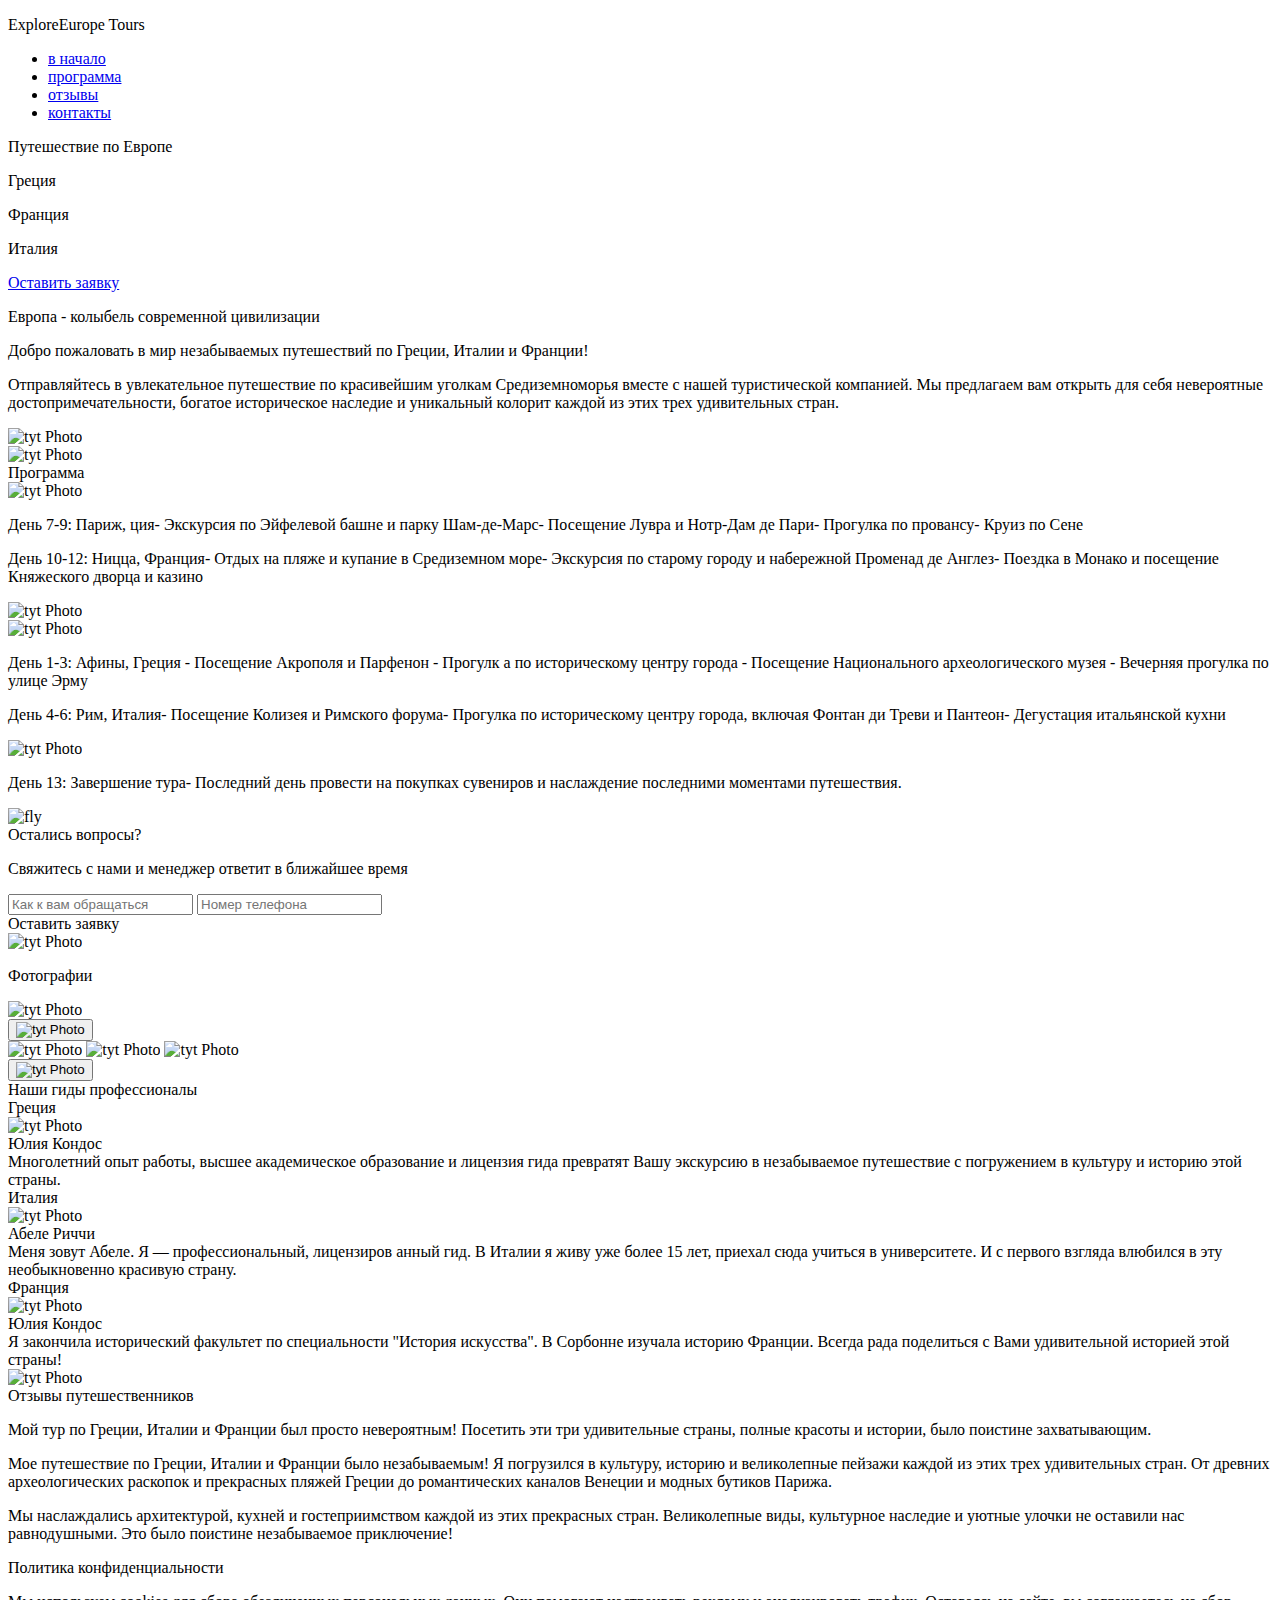
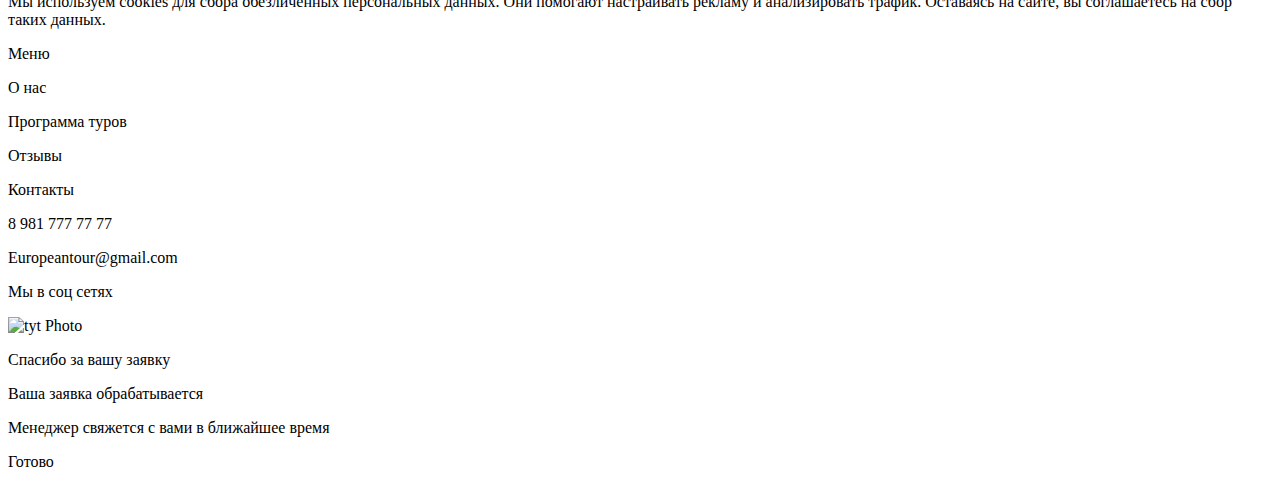
==== travel/index.html @ 16d194f3 "Add files via upload" ====
<!DOCTYPE html>
<html lang="en">
<head>
    <meta charset="UTF-8">
    <meta name="viewport" content="width=device-width, initial-scale=1.0">
    <title>Document</title>
    <link rel="stylesheet" href="/css/style.css">
    <link rel="preconnect" href="https://fonts.googleapis.com">
    <link rel="preconnect" href="https://fonts.gstatic.com" crossorigin>
    <link href="https://fonts.googleapis.com/css2?family=Inter:wght@100..900&display=swap" rel="stylesheet">
</head>
<body>
    <div class="main">
        <div class="shapka">
            <p class="name">ExploreEurope Tours</p>
            <div class="menu_but" onclick="open_menu()">
                <div></div>
                <div></div>
                <div></div>
            </div>
            <ul class="menu">
                <li><a href="#header" onclick="open_menu()">в начало</a></li>
                <li><a href="#block3" onclick="open_menu()">программа</a></li>
                <li><a href="#block7" onclick="open_menu()">отзывы</a></li>
                <li><a href="#block8" onclick="open_menu()">контакты</a></li>
            </ul>
        </div>
        <div class="header" id="header">
            <div class="text">
                <p class="text0">Путешествие по Европе</p>
                <div class="text48black">
                    <p>Греция</p>
                    <p>Франция</p>
                    <p>Италия</p>
                </div>
            </div>
            <div class="charge">
                <div class="button">
                    <a class="button1" href="#button21">Оставить заявку</a>
                </div>
            </div>
        </div>
        <div class="block1">
            <p class="text1">Европа - колыбель современной цивилизации</p>
            <p class="text2">Добро пожаловать в мир незабываемых путешествий по 
                Греции, Италии и Франции!
            </p>
            <p class="text3">Отправляйтесь в увлекательное путешествие по красивейшим 
                уголкам Средиземноморья вместе с нашей туристической компанией. Мы 
                предлагаем вам открыть для себя невероятные достопримечательности, 
                богатое историческое наследие и уникальный колорит каждой из этих трех 
                удивительных стран.
            </p>
        </div>
        <img class="block2" src="/image/Group21plitka.png" alt="tyt Photo">
        <div class="block3" id="block3">
            <img class="fly" src="/image/Group63fly.png" alt="tyt Photo">
            <div class="program">Программа</div>
            <div class="program2">
                <div class="bloc1left">
                    <img class="imgromb1" src="/image/Group35rombic.png" alt="tyt Photo">
                    <p> День 7-9: Париж, ция- Экскурсия по Эйфелевой башне и парку Шам-де-Марс- Посещение Лувра и Нотр-Дам де Пари- Прогулка по провансу- Круиз по Сене</p>
                    <p>День 10-12: Ницца, Франция- Отдых на пляже и купание в Средиземном море- Экскурсия по старому городу и набережной Променад де Англез- Поездка в Монако и посещение Княжеского дворца и казино</p>
                    <img class="imgromb3" src="/image/Group42rombic3.png" alt="tyt Photo">
                </div>
                <div class="bloc1center">
                    <img src="/image/Group62stolb.png" alt="tyt Photo">
                </div>
                <div class="bloc1rite">
                    <p>День 1-3: Афины, Греция
                        - Посещение Акрополя и Парфенон - Прогулк а по историческому центру города - Посещение Национального археологического музея - Вечерняя прогулка по улице Эрму</p>
                    <p>День 4-6: Рим, Италия- Посещение Колизея и Римского форума- Прогулка по историческому центру города, включая Фонтан ди Треви и Пантеон- Дегустация итальянской кухни</p>
                    <img src="/image/Group36rombic2.png" alt="tyt Photo">
                    <p>День 13: Завершение тура- Последний день провести на покупках сувениров и наслаждение последними моментами путешествия.</p>
                </div>
            </div>
        </div>
        <div class="block4">
            <img class="fly2" src="/image/Group63fly2.png" alt="fly">
            <div>
                <div class="vopr" id="button21">
                    Остались вопросы?
                    <p class="manager">Свяжитесь с нами и менеджер ответит в ближайшее время </p>
                </div>
                <div class="button21" >
                    <input type="text" placeholder="Как к вам обращаться">
                    <input type="text" placeholder="Номер телефона">
                    <div onclick="open_window()">Оставить заявку</div>
                </div>
            </div>
        </div>
        <div class="block5">
            <img class="fly3" src="/image/Group64fly3.png" alt="tyt Photo">
            <div class="photo">
                <p>Фотографии</p>
                <img src="/image/Group45photo.png" alt="tyt Photo">
            </div>
        </div>
        <div class="slider-container">
            <button class="prev-button" aria-label="Посмотреть предыдущий слайд"><img src="/image/Group57left.png" alt="tyt Photo"></button>
            <div class="slider">
                <img src="/image/sliderEFEL.png"  alt="tyt Photo">
                <img src="/image/sliderPROV.png"  alt="tyt Photo">
                <img src="/image/sliderKOLE.png"  alt="tyt Photo">
            </div>
            <button class="next-button" aria-label="Посмотреть следующий слайд"><img src="/image/Group67rite.png" alt="tyt Photo"></button>
        </div>
        <div class="block6">
            <div class="block61">
                <div class="block611">Наши гиды профессионалы</div>
                <div class="block612">
                    <div class="block6121">
                        <div class="country">Греция</div>
                        <div class="blck6122">
                            <div class="block61222">
                                <div class="image"><img src="/image/Maskgroupgreci.png" alt="tyt Photo"></div>
                                <div class="firstname">Юлия Кондос</div>
                            </div>
                            <div class="opisanie">Многолетний опыт работы, высшее академическое образование и 
                                лицензия гида превратят Вашу экскурсию в незабываемое путешествие с погружением 
                                в культуру и историю этой страны.</div>
                            </div>
                        </div>
                    <div class="block6121">
                        <div class="country">Италия</div>
                        <div class="blck6122">
                            <div class="block61222">
                                <div class="image"><img src="/image/Maskgroupital.png"  alt="tyt Photo"></div>
                                <div class="firstname">Абеле Риччи</div>
                            </div>
                            <div class="opisanie">Меня зовут Абеле. Я — профессиональный, лицензиров анный гид. 
                                В Италии я живу уже более 15 лет, приехал сюда учиться в университете. И с первого 
                                взгляда влюбился в эту необыкновенно красивую страну.</div>
                            </div>
                        </div>
                    <div class="block6121">
                        <div class="country">Франция</div>
                        <div class="blck6122">
                            <div class="block61222">
                                <div class="image"><img src="/image/Maskgroupfrans.png" alt="tyt Photo"></div>
                                <div class="firstname">Юлия Кондос</div>
                            </div>
                            <div class="opisanie">Я закончила исторический факультет по специальности "История 
                                искусства". В Сорбонне изучала историю Франции. Всегда рада поделиться с Вами 
                                удивительной историей этой страны!
                            </div>
                            
                        </div>
                    </div>
                </div>
            </div>
        </div>
        <div class="block7" id="block7">
            <img class="fly4" src="/image/Group47fly4.png" alt="tyt Photo">
            <div class="otziv">
                <div class="otziv_name">Отзывы путешественников</div>
                <div class="otziv_text">
                    <div class="otziv_foto"></div>
                    <p>Мой тур по Греции, Италии и Франции был просто невероятным! Посетить эти три 
                        удивительные страны, полные красоты и истории, было поистине захватывающим.</p>
                </div>
                <div class="otziv_text">
                    <div class="otziv_foto"></div>
                    <p>Мое путешествие по Греции, Италии и Франции было незабываемым! Я погрузился в 
                        культуру, историю и великолепные пейзажи каждой из этих трех удивительных стран. 
                        От древних археологических раскопок и прекрасных пляжей Греции до романтических каналов 
                        Венеции и модных бутиков Парижа.
                    </p>
                </div>
                <div class="otziv_text">
                    <div class="otziv_foto"></div>
                    <p> Мы наслаждались архитектурой, кухней и гостеприимством каждой из этих прекрасных стран. 
                        Великолепные виды, культурное наследие и уютные улочки не оставили нас равнодушными. Это 
                        было поистине незабываемое приключение!
                    </p>
                </div>
            </div>
        </div>
        <div class="block8" id="block8">
            <div class="futer">
                <div class="futer1">
                    <p class="futer1text1">Политика конфиденциальности</p>
                    <p class="futer1text2">Мы используем cookies для сбора обезличенных персональных данных. Они помогают 
                        настраивать рекламу и анализировать трафик. Оставаясь на сайте, вы соглашаетесь на 
                        сбор таких данных.</p>
                </div>
                <div class="futer2">
                    <p class="futer1text1">Меню</p>
                    <p>О нас</p>
                    <p>Программа туров</p>
                    <p>Отзывы</p>
                </div>
                <div class="futer3">
                    <p class="futer1text1">Контакты</p>
                    <p>8 981 777 77 77</p>
                    <p>Europeantour@gmail.com  </p>
                    <p>Мы в соц сетях</p>
                    <div><img class="foto_futer" src="/image/Group66facebook.png"  alt="tyt Photo"></div>
                </div>
            </div>
        </div>
        <div class="block9">
            <p>Спасибо за вашу заявку</p>
            <p>Ваша заявка обрабатывается</p>
            <p>Менеджер свяжется с вами в ближайшее время</p>
            <div class="button3"><p onclick="open_window()">Готово</p></div>
        </div>
    </div>
    <script>
        function open_menu(){
            document.querySelector(".menu").classList.toggle("menu_open")
        }
    </script>
    <script>
        function open_window(){
            document.querySelector(".block9").classList.toggle("okno")
        }
    </script>
    <script src="/java/script.js"></script>
    </body>
</html>
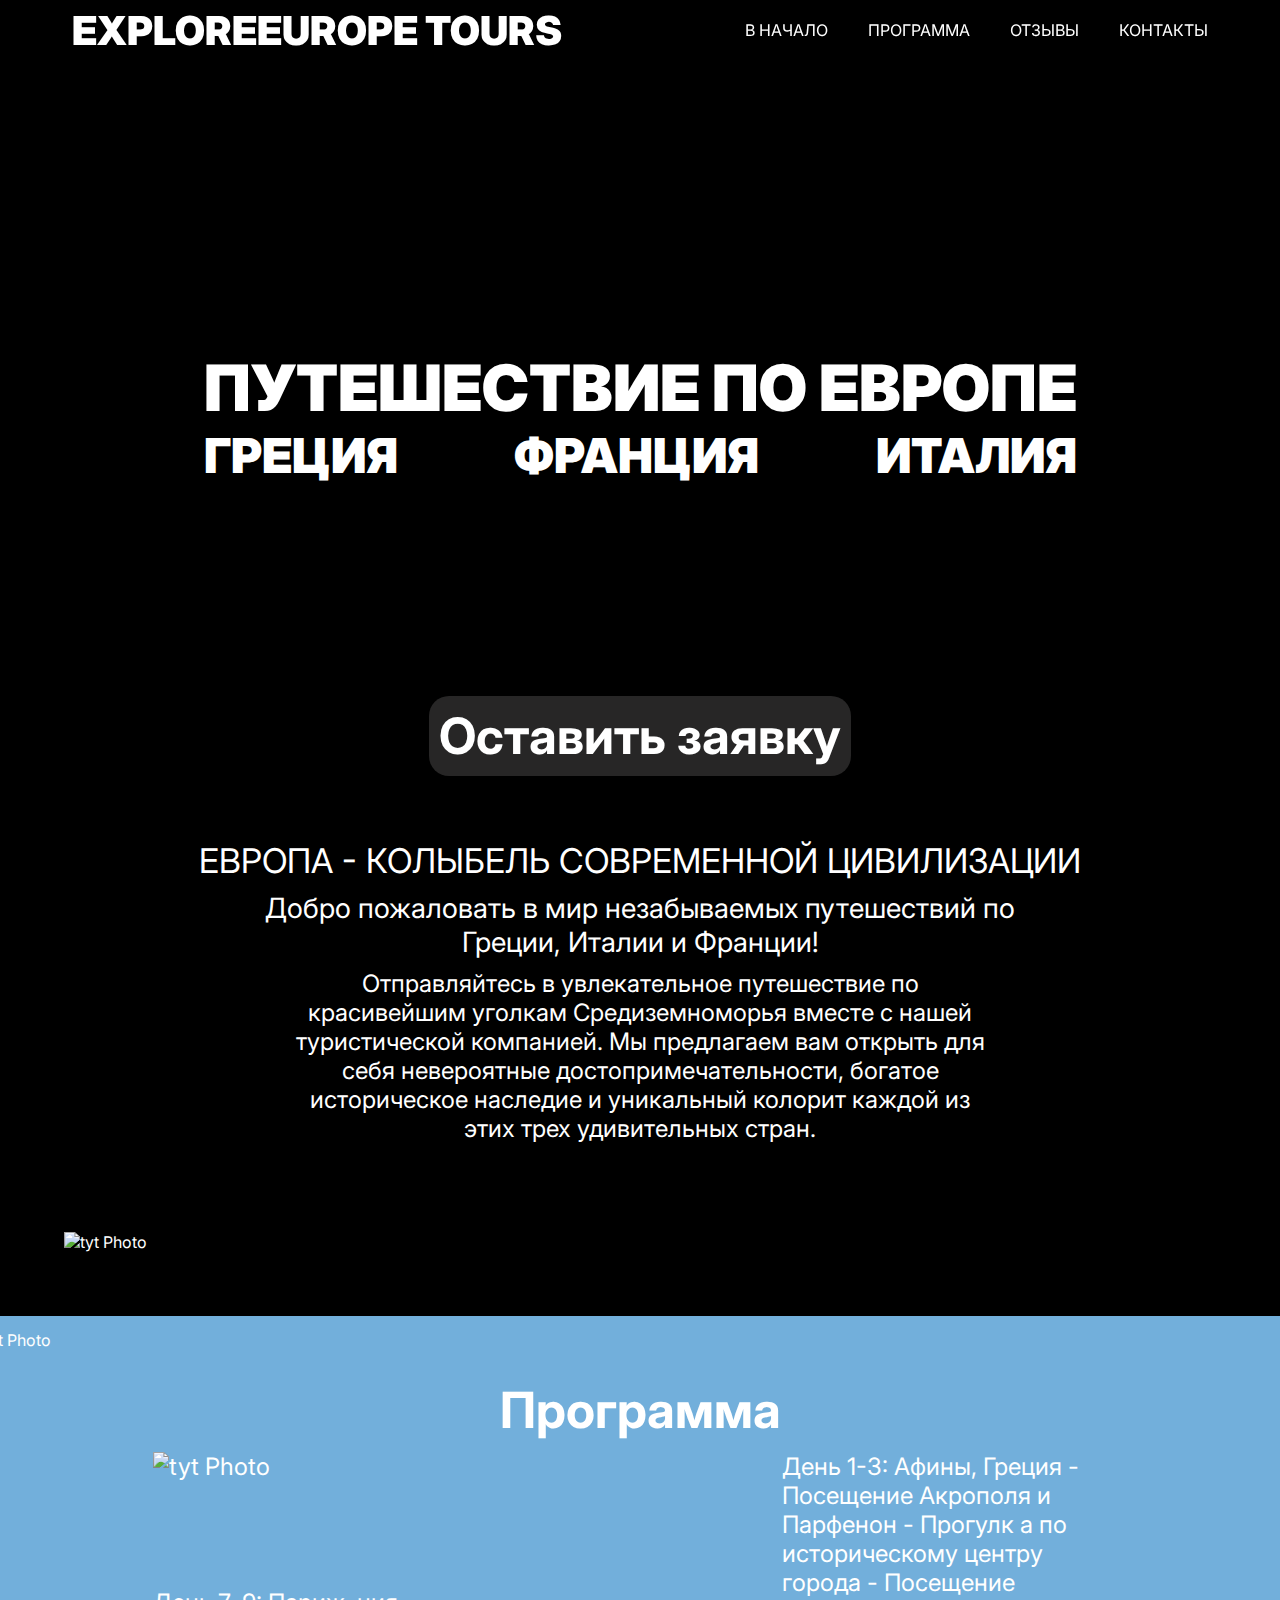
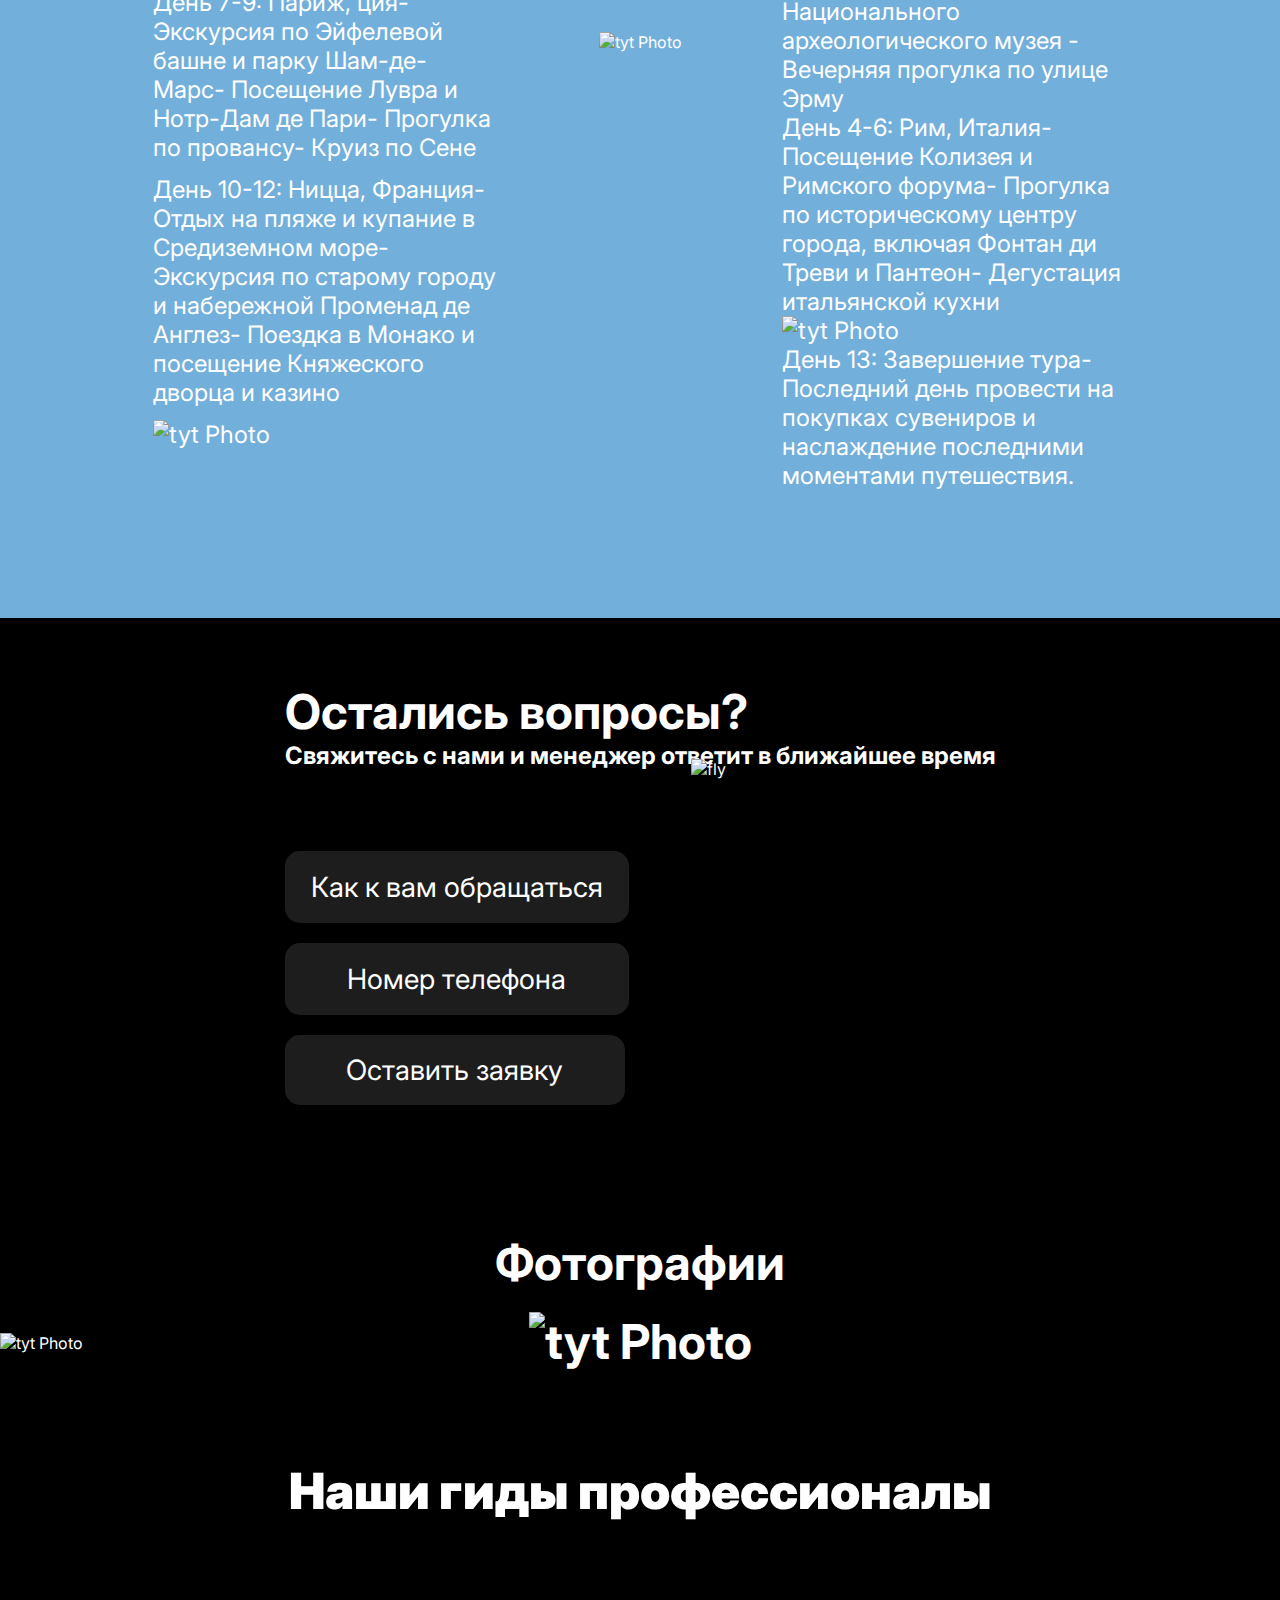
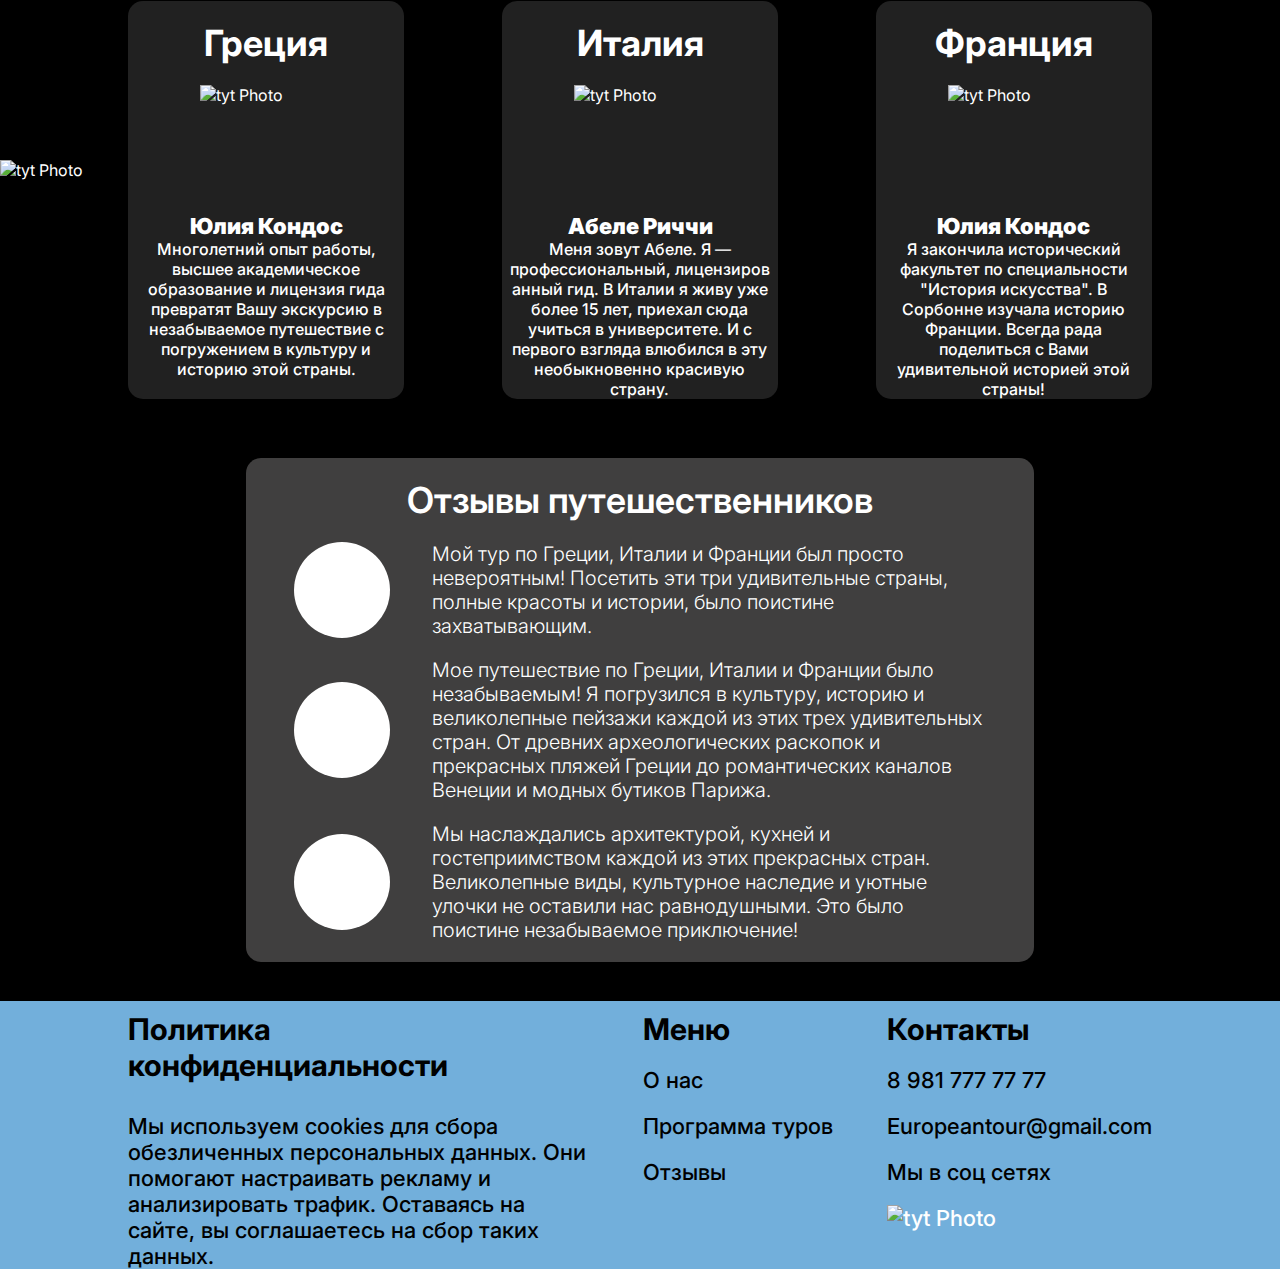
==== commit eacd699b: "last" ====
--- a/travel/index.html
+++ b/travel/index.html
@@ -4,7 +4,7 @@
     <meta charset="UTF-8">
     <meta name="viewport" content="width=device-width, initial-scale=1.0">
     <title>Document</title>
-    <link rel="stylesheet" href="/css/style.css">
+    <link rel="stylesheet" href="./css/style.css">
     <link rel="preconnect" href="https://fonts.googleapis.com">
     <link rel="preconnect" href="https://fonts.gstatic.com" crossorigin>
     <link href="https://fonts.googleapis.com/css2?family=Inter:wght@100..900&display=swap" rel="stylesheet">
--- a/travel/css/style.css
+++ b/travel/css/style.css
@@ -0,0 +1,795 @@
+*{
+    margin: 0;
+    color: rgb(255, 255, 255);
+    font-family: 'Inter';
+}
+.main{
+    width: 100%;
+    display: flex;
+    justify-content: center;
+    flex-direction: column;
+    background-color: black;
+    align-items: center;
+}
+.header{
+    width: 100%;
+    background-image: url(/image/image\ 3fon1.png);
+    background-size: cover;
+    background-repeat: no-repeat;
+    background-position: center center;
+    display: flex;
+    flex-direction: column;
+    align-items: center;
+    justify-content: space-around;
+}
+.name{
+    display: flex;
+    font-size: 40px;
+    text-transform: uppercase;
+    align-items: center;
+    font-weight: 900;
+}
+
+.menu{
+    display: flex;
+    align-items: center;
+    text-transform: uppercase;
+    gap: 40px;
+    list-style-type: none;
+}
+.menu a{
+    text-decoration: none;
+    display: inline-block;
+    transition: transform 0.3s ease;
+}
+a:hover{
+    transform: scale(1.2);
+}
+.menu_but{
+    width: 30px;
+    height: 30px;
+    display: none;
+    flex-direction: column;
+    justify-content: space-between;
+    z-index: 10;
+    margin-top: 10px;
+}
+.menu_but div{
+    width: 100%;
+    background-color: aliceblue;
+    height: 7px;
+}
+.listdd{
+    margin: 0px 50px 0px 0px;
+    font-size: 16px;
+    list-style: none;
+}
+.shapka{
+    z-index: 10;
+    position: fixed;
+    top: 0;
+    width: 100%;
+    height: 60px;
+    background-color:rgba(0, 0, 0, 0.589);
+    display: flex;
+    justify-content: space-around;
+}
+.text{
+    display: flex;
+    flex-direction: column;
+    font-size: 64px;
+    text-transform: uppercase;
+    font-weight: 900;
+}
+.text0{
+    margin-top: 40%;
+    font-size: 64px;
+}
+.button{
+    padding: 10px;
+    display: flex;
+    align-items: center;
+    border-radius: 20px;
+    background-color:rgba(85, 82, 82, 0.463);
+    margin-top: 50%;
+}
+.button1{
+    display: flex;
+    align-items: center;
+    font-size: 50px;
+    font-weight: 700;
+    text-decoration: none;
+    transition: transform 0.3s ease;
+}
+.text48black{
+    font-size: 48px;
+    display: flex;
+    justify-content: space-between;
+}
+.block1{
+    margin-top: 5%;
+    margin-bottom: 3%;
+    width: 100%;
+    display: flex;
+    align-items: center;
+    flex-direction: column;
+    gap:10px;
+}
+.text1{
+    font-size: 34px;
+    text-transform: uppercase;
+    text-align: center;
+}
+.text2{
+    font-size: 28px;
+    text-align: center;
+    width: 60%;
+}
+.text3{
+    text-align: center;
+    width: 55%;
+    font-size: 24px;
+}
+.block2{
+    display: flex;
+    margin-top: 50px;
+    height: auto;
+    flex-direction: column;
+    align-items: center;
+    width: 90%;
+    margin-bottom: 5%;
+}
+.block3{
+    background-color: rgba(114, 175, 219, 1);
+    height: auto;
+    width: 100%;
+    display: flex;
+    justify-content: center;
+    align-items: center;
+    flex-direction: column;
+    padding-bottom: 10%;
+    padding-top: 5%;
+}
+.program2{
+    display: flex;
+    flex-direction: row;
+    justify-content: center;
+}
+.program{
+    font-size: 50px;
+    font-weight: 700;
+    padding-bottom: 1%;
+}
+.bloc1left{
+    width: 27%;
+    height: auto;
+    display: flex;
+    flex-direction: column;
+    font-size: 24px;
+    justify-content: space-between;
+    gap:2%
+}
+.bloc1rite{
+    width: 27%;
+    height: auto;
+    display: flex;
+    flex-direction: column;
+    font-size: 24px;
+    justify-content: space-between;
+}
+.bloc1center{
+    padding: 100px;
+    padding-top: 180px;
+}
+.imgromb1{
+    width: 100%;
+    height: 35%;
+}
+.bloc1rite img{
+    width: 100%;
+    height: 25%;
+}
+.imgromb3{
+    width: 100%;
+    height: 20%;
+}
+.fly{
+    position: absolute;
+    width: 100%;
+    height: 100%;
+    margin-left: -5%;
+    margin-top: 7%;
+}
+.block4{
+    background-image: url(/image/fon2.png);
+    background-position: center center;
+    width: 100%;
+    background-size: cover;
+    background-repeat: no-repeat;
+    display: flex;
+    justify-content: center;
+    align-items: center;
+    margin-bottom: 5%;
+    padding-bottom: 5%;
+    padding-top: 5%;
+}
+.vopr{
+    font-size: 48px;
+    padding-bottom: 10px;
+    font-weight: 700;
+}
+.fly2{
+    position:absolute;
+    width: 30%;
+    height: 37%;
+    margin-left: 38%;
+    margin-top: 5%;
+}
+.manager{
+    font-size: 24px;
+    text-transform:initial ;
+}
+.button21{
+    display: flex;
+    flex-direction: column;
+    gap: 20px;
+    justify-content: space-between;
+    margin-top: 10%;
+}
+.button21 div{
+    background-color: rgba(47, 47, 47, 0.623);
+    display: flex;
+    width: 340px;
+    height: 70px;
+    border-radius: 15px;
+    font-size: 28px;
+    justify-content: center;
+    align-items: center;
+    border: none;
+}
+.button21 input{
+    background-color: rgba(47, 47, 47, 0.623);
+    display: flex;
+    width: 340px;
+    height: 70px;
+    border-radius: 15px;
+    font-size: 28px;
+    justify-content: center;
+    align-items: center;
+    border: none;
+}
+.block5{
+    height: auto;
+    padding-bottom: 50px;
+    width: 100%;
+}
+.photo{
+    display: flex;
+    justify-content: center;
+    align-items: center;
+    flex-direction: column;
+    font-size: 48px;
+    font-weight: 700;
+}
+.photo p{
+    margin-bottom: 20px;
+}
+.fly3{
+    position: absolute;
+    width: 100%;
+    height: 100%;
+    margin-top: 100px;
+}
+.country{
+    font-size: 36px;
+    font-weight: 700;
+}
+.firstname{
+    font-size: 22px;
+    font-weight: 900;
+}
+.opisanie{
+    font-size: 16px;
+    font-weight: 500;
+    width: 95%;
+    text-align: center;
+}
+.block61{
+    padding-top: 20px;
+    display: flex;
+    width: 80%;
+    flex-direction: column;
+    justify-content: center;
+    align-items: center;
+    gap: 60px;
+}
+.block612{
+    display: flex;
+    flex-direction: row;
+    justify-content: space-between;
+}
+.block6121{
+    width: 27%;
+    border-radius: 15px;
+    background-color: rgba(65, 65, 65, 0.5);
+    display: flex;
+    gap: 20px;
+    flex-direction: column;
+    align-items: center;
+    padding-top: 20px;
+    margin-bottom: 2%;
+}
+.blck6122{
+    display: flex;
+    flex-direction: column;
+    align-items: center;
+    justify-content: space-around;
+}
+.block61222{
+    align-items: center;
+    display: flex;
+    flex-direction: column;
+}
+.image{
+    width: 132px;
+    height: 128px;
+    border-radius: 100%;
+}
+.block611{
+    font-size: 50px;
+    font-weight: 900;
+    padding-bottom: 20px;
+    padding-top: 20px;
+    display: flex;
+    justify-content: center;
+}
+.block6{
+    background-image: url(/image/италия2\ 1fon4.png);
+    width: 100%;
+    background-position: center center;
+    display: flex;
+    justify-content: center;
+    background-size: cover;
+    background-repeat: no-repeat;
+}
+.block7{
+    margin-top: 3%;
+    display: flex;
+    justify-content: center;
+    align-items: center;
+    margin-bottom: 3%;
+}
+.otziv{
+    display: flex;
+    justify-content: space-around;
+    flex-direction: column;
+    align-items: center;
+    width: 60%;
+    background-color: rgba(128, 125, 125, 0.5);
+    border-radius: 15px;
+    padding: 10px;
+    gap: 20px;
+    padding-bottom: 20px;
+}
+.otziv_text{
+    height: 30%;
+    width: 90%;
+    display: flex;
+    flex-direction: row;
+    gap:6%;
+    align-items: center;
+}
+.otziv_foto{
+    display: flex;
+    align-items: center;
+    background-color: rgb(255, 255, 255);
+    border-radius: 100%;
+    width: 6em;
+    height: 6em;
+}
+.otziv_text p{
+    height: 30%;
+    width: 80%;
+    font-weight: 300;
+    font-size: 20px;
+}
+.otziv_name{
+    margin-top: 10px;
+    font-size: 36px;
+    font-weight: 600;
+}
+.fly4{
+    position: absolute;
+    width: 100%;
+    height: 100%;
+    margin-top: -200px;
+}
+.block8{
+    padding-top: 10px;
+    background-color: rgba(114, 175, 219, 1);
+    display: flex;
+    justify-content: center;
+    align-items: center;
+    width: 100%;
+}
+.futer{
+    width: 80%;
+    display: flex;
+    flex-direction: row;
+    justify-content: space-between;
+    flex-wrap: wrap;
+}
+.futer1{
+    display: flex;
+    width: 45%;
+    gap: 30px;
+    flex-direction: column;
+}
+.futer1text1{
+    font-size: 30px;
+    font-weight: 700;
+    color: black;
+}
+.futer1text2{
+    font-size: 22px;
+    font-weight: 500;
+    color: black;
+}
+.futer2,.futer3{
+    display: flex;
+    flex-direction: column;
+    font-size: 22px;
+    font-weight: 500;
+    color: black;
+}
+.futer3{
+    gap: 20px;
+}
+.futer3 p, .futer2 p{
+    color: black;
+}
+.futer2{
+    gap: 20px;
+}
+.slider-container {
+    display: none;
+    justify-content: center;
+    position: relative;
+    width: 80%;
+    height: 90%;
+    margin: 0 auto;
+    overflow: hidden;
+}
+.slider {
+    display: flex;
+    transition: transform 0.5s ease-in-out;
+    width: 90%;
+    height: 90%;
+}
+  
+.slider img {
+    width: 100%;
+    height: 100%;
+    object-fit: cover;
+    background-position: center center;
+}
+  
+.prev-button,
+.next-button {
+    background-color: transparent;
+    border: none;
+}
+
+.prev-button {
+    left: 10px;
+}
+  
+.next-button {
+    right: 10px;
+  }
+.button21 input::placeholder{
+    color: rgb(255, 255, 255);
+    text-align: center;
+}
+.block9{
+    background-color: rgba(7, 6, 6, 0.855);
+    display: flex;
+    border-radius: 20px;
+    z-index: 10;
+    position: fixed;
+    right: -150%;
+    justify-content: space-around;
+    align-items: center;
+    text-align: center;
+    flex-direction: column;
+    height:50%;
+    width: 50%;
+    position: fixed;
+    top: 20%;
+    font-size: 25px;
+    font-weight: 400;
+}
+.button3{
+    font-size: 25px;
+    font-weight: 800;
+    width: 30%;
+    height: 10%;
+    justify-content: center;
+    border-radius: 15px;
+    background-color: rgba(78, 78, 78, 0.571);
+}
+.okno{
+    right: 25%;
+}
+@media (max-width: 1250px) {
+    .fly, .fly3, .fly4
+    {
+        display: none;
+    }
+    .bloc1center
+    {
+        display: none;
+    }
+    .program2{
+        gap:5%
+    }
+    .photo
+    {
+        display: none;
+    }
+    .futer2,.futer3
+    {
+    font-size: 10px;
+    flex-direction: row;
+    flex-wrap: wrap;
+    }
+    .futer1text2
+    {
+        font-size: 10px;
+        flex-direction: column ;
+    }
+    .futer1text1
+    {
+    font-size: 13px;
+    flex-direction: column ;
+    }
+    .futer1
+    {
+        font-size: 10px;
+        width: 100%;
+        gap: 10px;
+    }
+    .futer
+    {
+        font-size: 10px;
+        flex-direction: column ;
+        gap: 10px;
+        width: 70%;
+    }
+}
+@media (max-width:910px) {
+    .slider-container 
+    {
+        display: flex;
+        justify-content: center;
+        align-items: center;
+        position: relative;
+        width: 80%;
+        height: 90%;
+        margin: 0 auto;
+        overflow: hidden;
+        margin-bottom: 10%;
+        flex-direction: row;
+        gap: 10px;
+      }
+    .prev-button,
+    .next-button 
+    {
+        display: flex;
+    }
+    .otziv
+    {
+        width: 90%;
+    }
+    .vopr{
+        display: flex;
+        flex-direction: column;
+        align-items: center;
+    }
+    .bloc1rite
+    {
+        font-size: 15px;
+        width: 40%;
+        gap: 10px;
+    }
+    .bloc1left
+    {
+        font-size: 15px;
+        width: 40%;
+        gap: 10px;
+    }
+    .block3{
+        gap: 10px;
+    }
+    .block2
+    {
+        display: none;
+    }
+    .text2, .text3
+    {
+        font-size: 10px;
+        font-weight: 400;
+    }
+    .text1
+    {
+        text-align: center;
+        font-size: 10px;
+        font-weight: 800;
+    }
+    .text48black, .text0
+    {
+        font-size: 16px;
+    }
+    .button1
+    {
+        font-size: 10px;
+        font-weight: 800;
+    }
+    .header
+    {
+        height: 100%;
+    }
+}
+@media (max-width:1100px) {
+    .button21{
+        align-items: center;
+    }
+    .vopr{
+        display: flex;
+        flex-direction: column;
+        align-items: center;
+    }
+    .fly2{
+        display: none;
+    }
+    .block612
+    {
+        flex-direction: column;
+        gap:10px
+    }
+    .name
+    {
+        font-size: 20px;
+    }
+    .blck6122
+    {
+        display: flex;
+        flex-direction: row;
+        justify-content: space-around;
+    }
+    .block611
+    {
+        font-size: 30px;
+        text-align: center;
+    }
+    .block61222
+    {
+        padding-left: 5%;
+    }
+    .block6121
+    {
+        width: 100%;
+    }
+    .firstname
+    {
+        font-size: 15px;
+    }
+    .opisanie{
+        width: 60%;
+    }
+}
+@media (max-width:850px) {
+    .block61
+    {
+        gap: 0px;
+    }
+    .program{
+        font-size: 25px;
+    }
+    .country{
+        font-size: 25px;
+    }
+    .otziv_name{
+        font-size: 25px;
+        text-align: center;
+    }
+    .vopr{
+        font-size: 20px;
+        font-weight: 600;
+    }
+    .vopr p{
+        font-size: 10px;
+    }
+    .opisanie
+    {
+        font-size: 10px;
+        width: 60%;
+        padding: 5px;
+    }
+    .foto_futer{
+        height: 90%;
+        width: 70%;
+    }
+    .menu
+    {
+        position: fixed;
+        right: -150%;
+        top: 0;
+        width: 100%;
+        height: 100dvh;
+        background-color: black;
+        flex-direction: column;
+        justify-content: center;
+        align-items: center;
+        gap: 40px;
+    }
+    .menu_but{
+        display: flex;
+    }
+    .otziv_text p{
+        font-size: 12px;
+    }
+}
+@media (max-width:400px) {
+    .otziv_name{
+        font-size: 20px;
+        text-align: center;
+    }
+    .manager{
+        width: 90%;
+        text-align: center;
+    }
+    .button21 div{
+        background-color: rgba(47, 47, 47, 0.623);
+        display: flex;
+        width: 250px;
+        height: 40px;
+        border-radius: 15px;
+        font-size: 16px;
+        justify-content: center;
+        align-items: center;
+    }
+    .button21 input{
+        background-color: rgba(47, 47, 47, 0.623);
+        display: flex;
+        width: 250px;
+        height: 40px;
+        border-radius: 15px;
+        font-size: 16px;
+        justify-content: center;
+        align-items: center;
+    }
+}
+@media (max-width: 550px) {
+    .menu_but div{
+        width: 100%;
+        height: 6px;
+    }
+    .menu_but{
+        height: 25px;
+    }
+    .shapka{
+        height: 40px;
+    }
+    .bloc1left
+    {
+        font-size: 10px;
+    }
+    .bloc1rite
+    {
+        font-size: 10px;
+    }    
+}
+.menu_open{
+    right: 0;
+}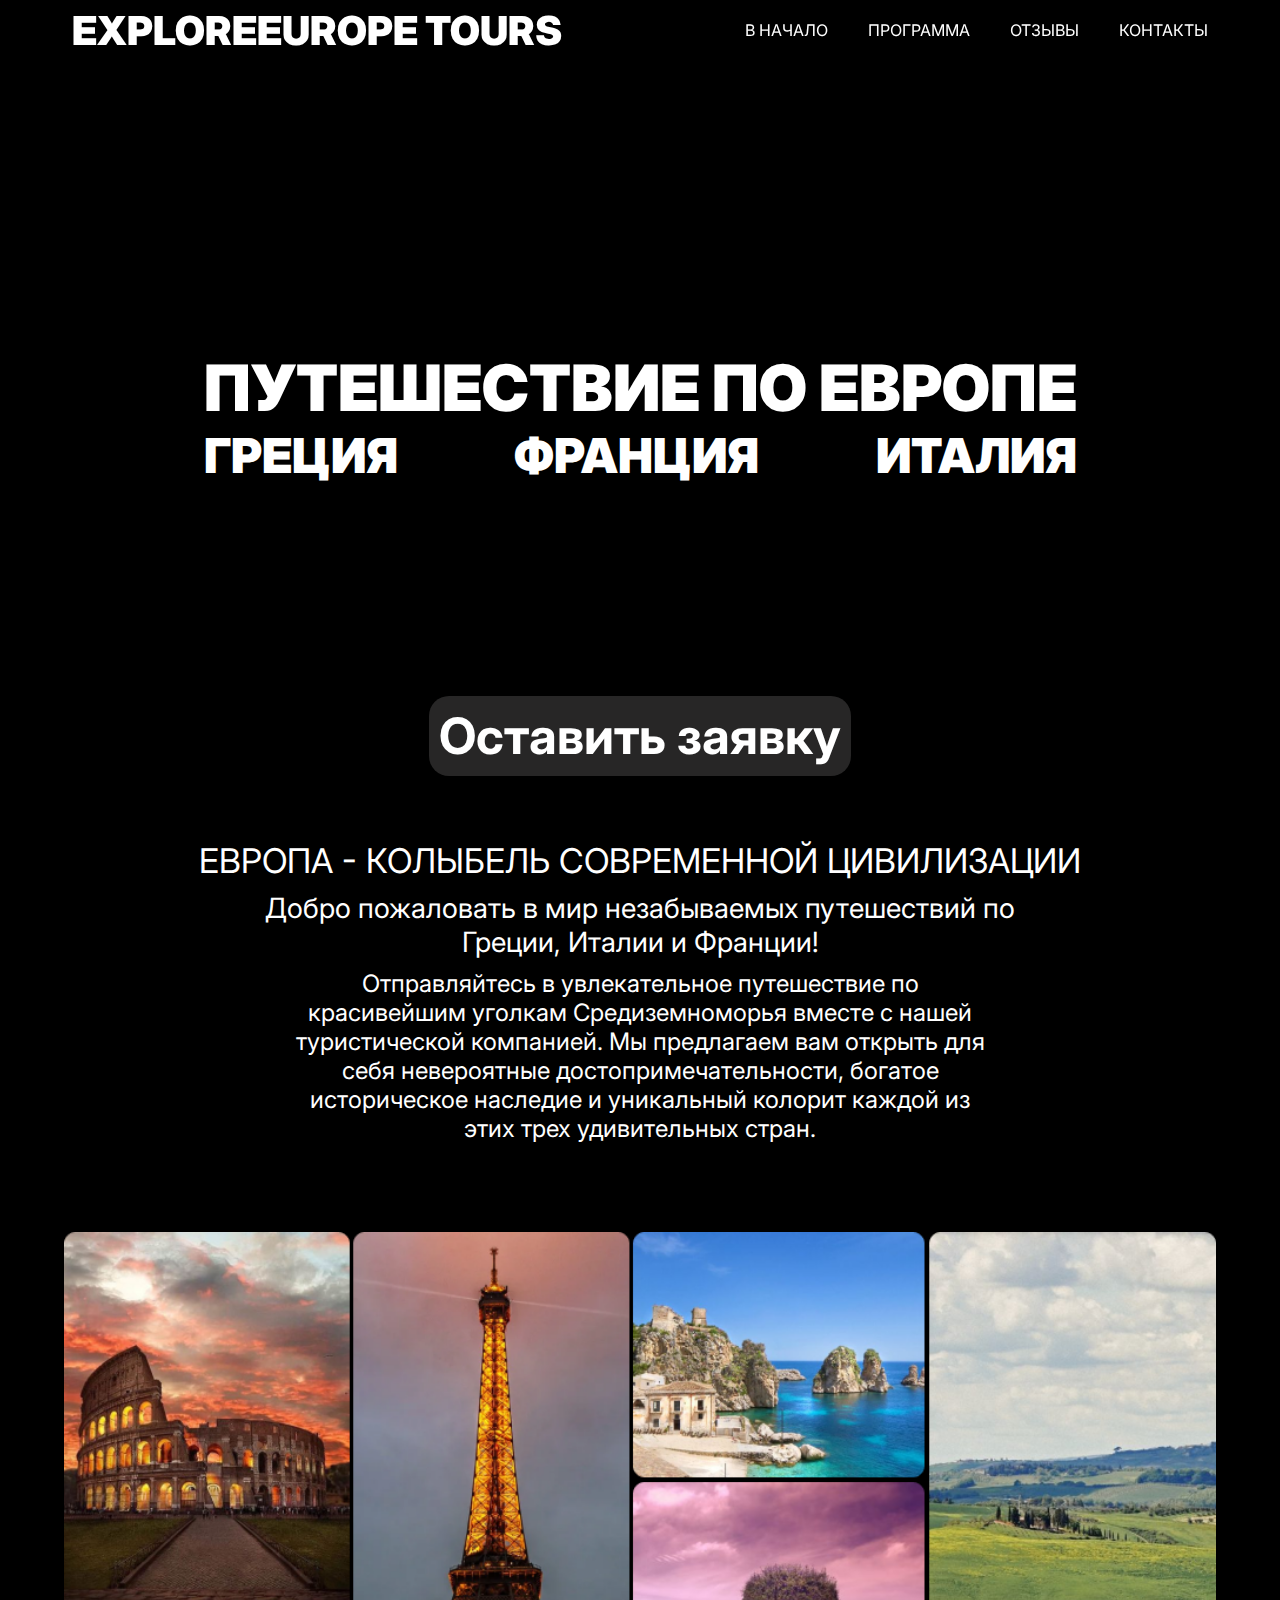
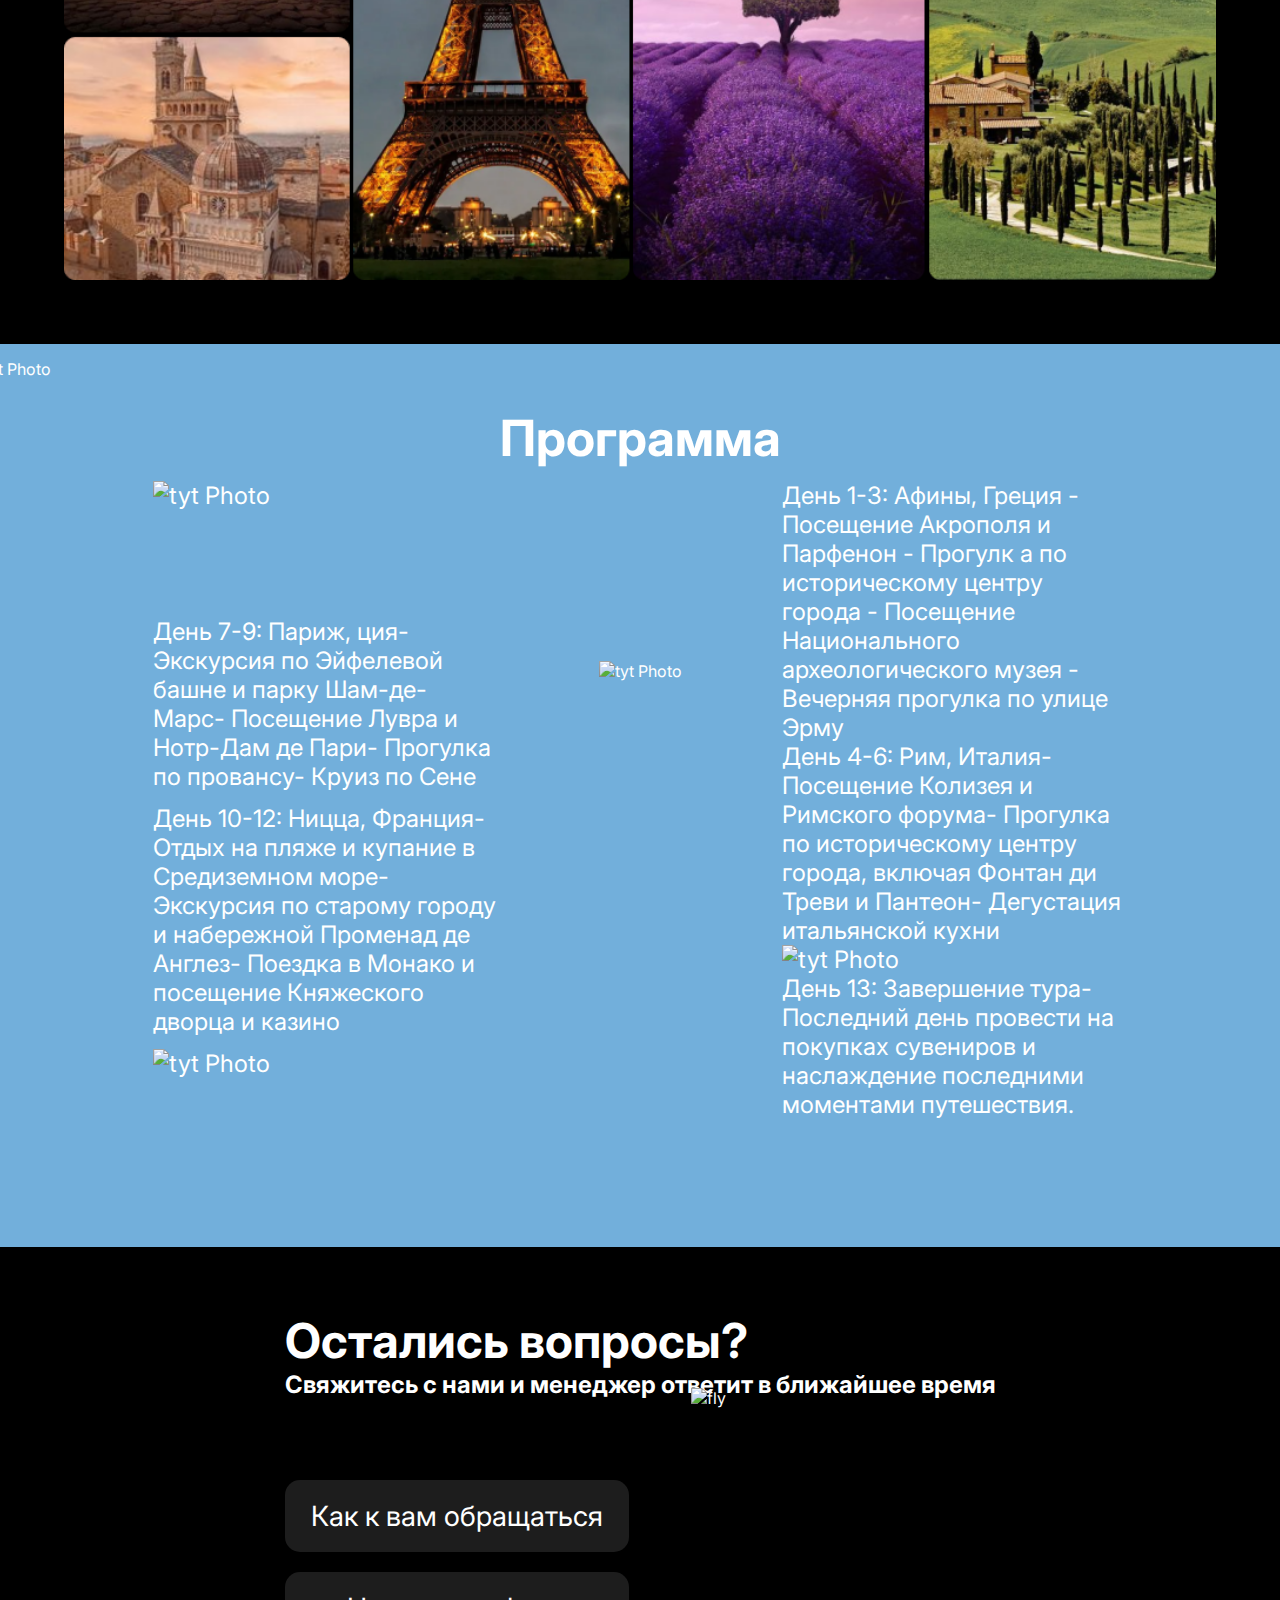
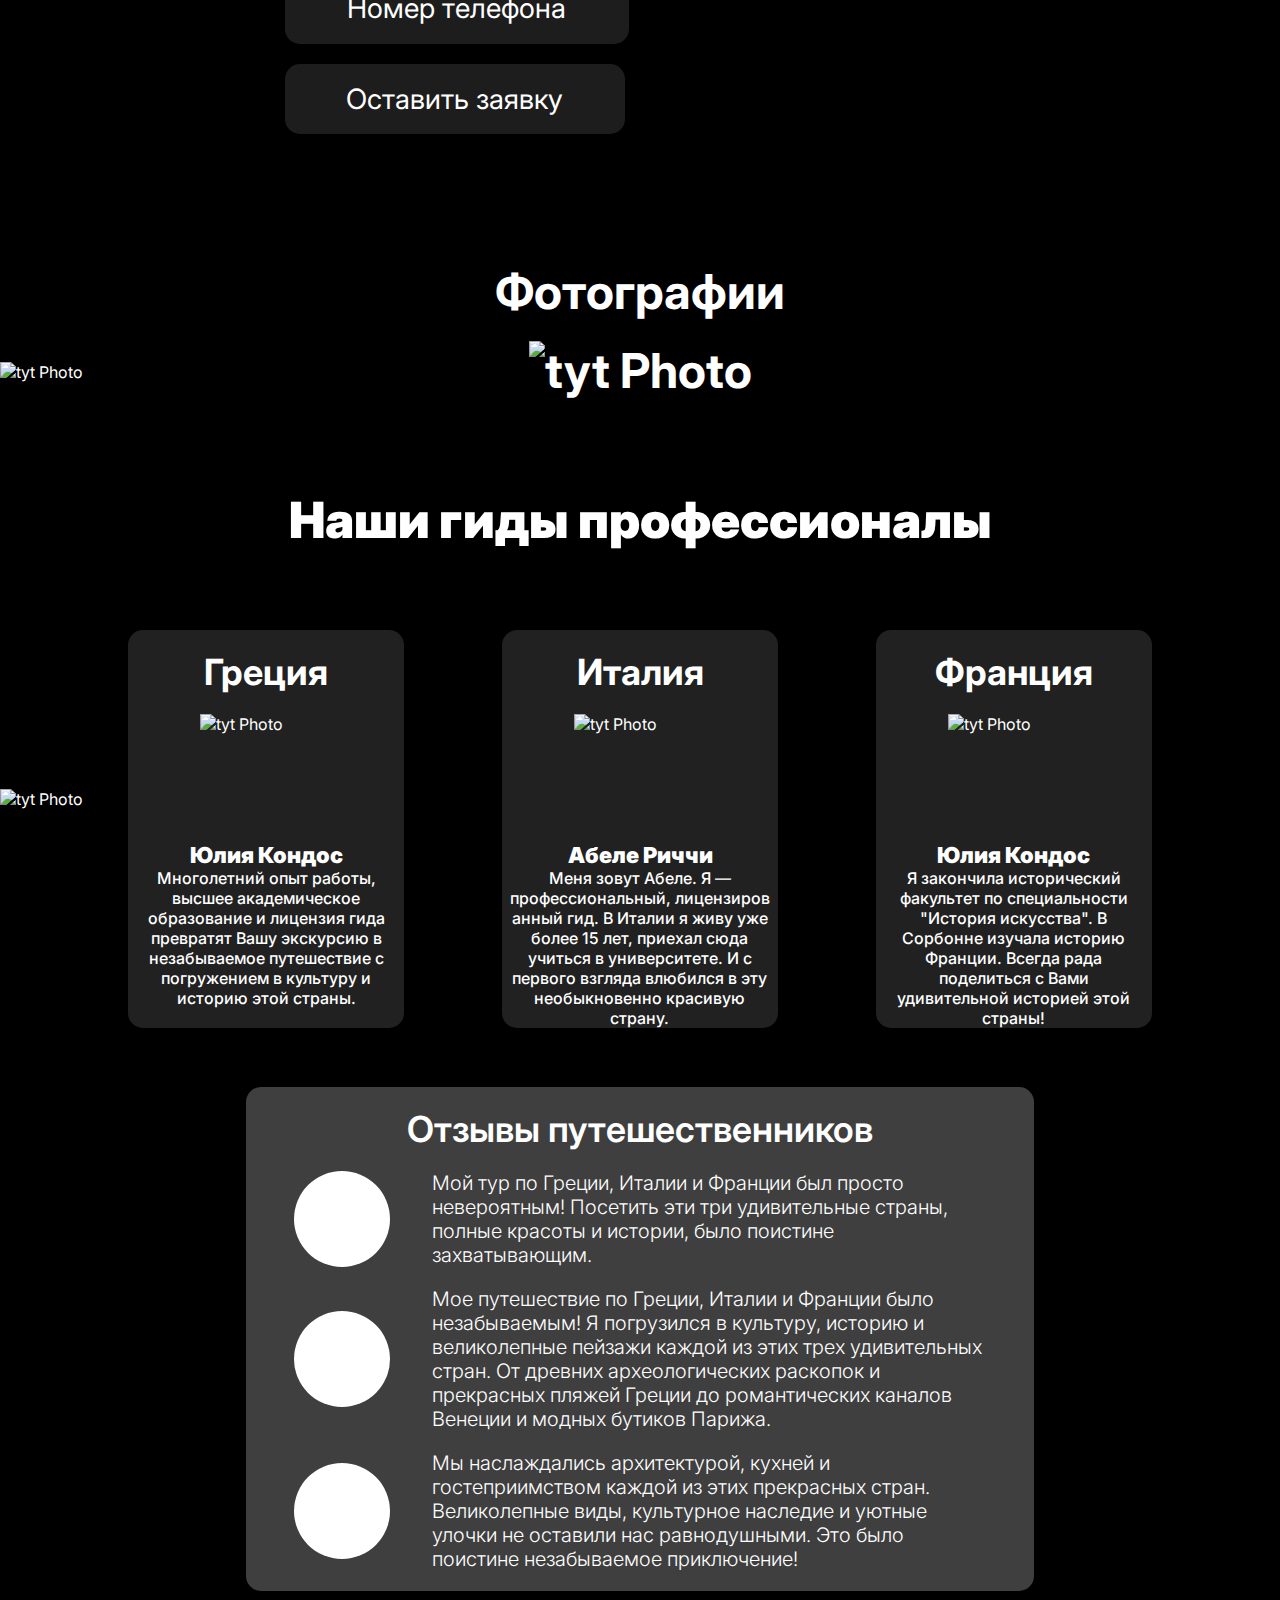
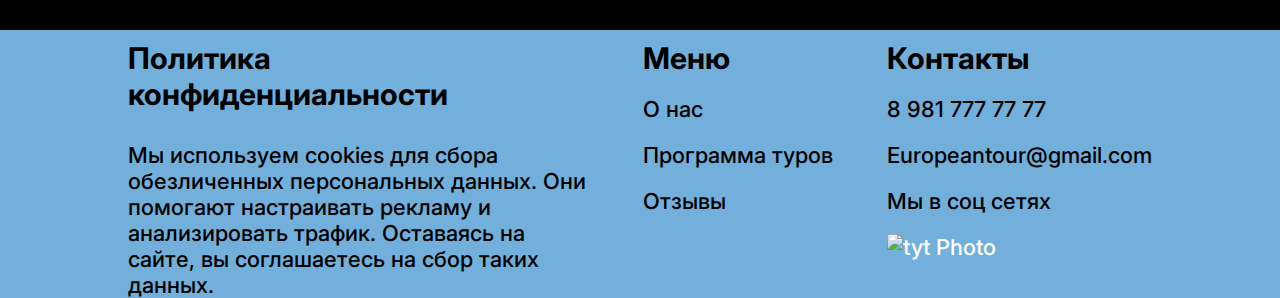
==== commit 88576a36: "new" ====
--- a/travel/index.html
+++ b/travel/index.html
@@ -52,7 +52,7 @@
                 удивительных стран.
             </p>
         </div>
-        <img class="block2" src="/image/Group21plitka.png" alt="tyt Photo">
+        <img class="block2" src="./image/Group21plitka.png" alt="tyt Photo">
         <div class="block3" id="block3">
             <img class="fly" src="/image/Group63fly.png" alt="tyt Photo">
             <div class="program">Программа</div>
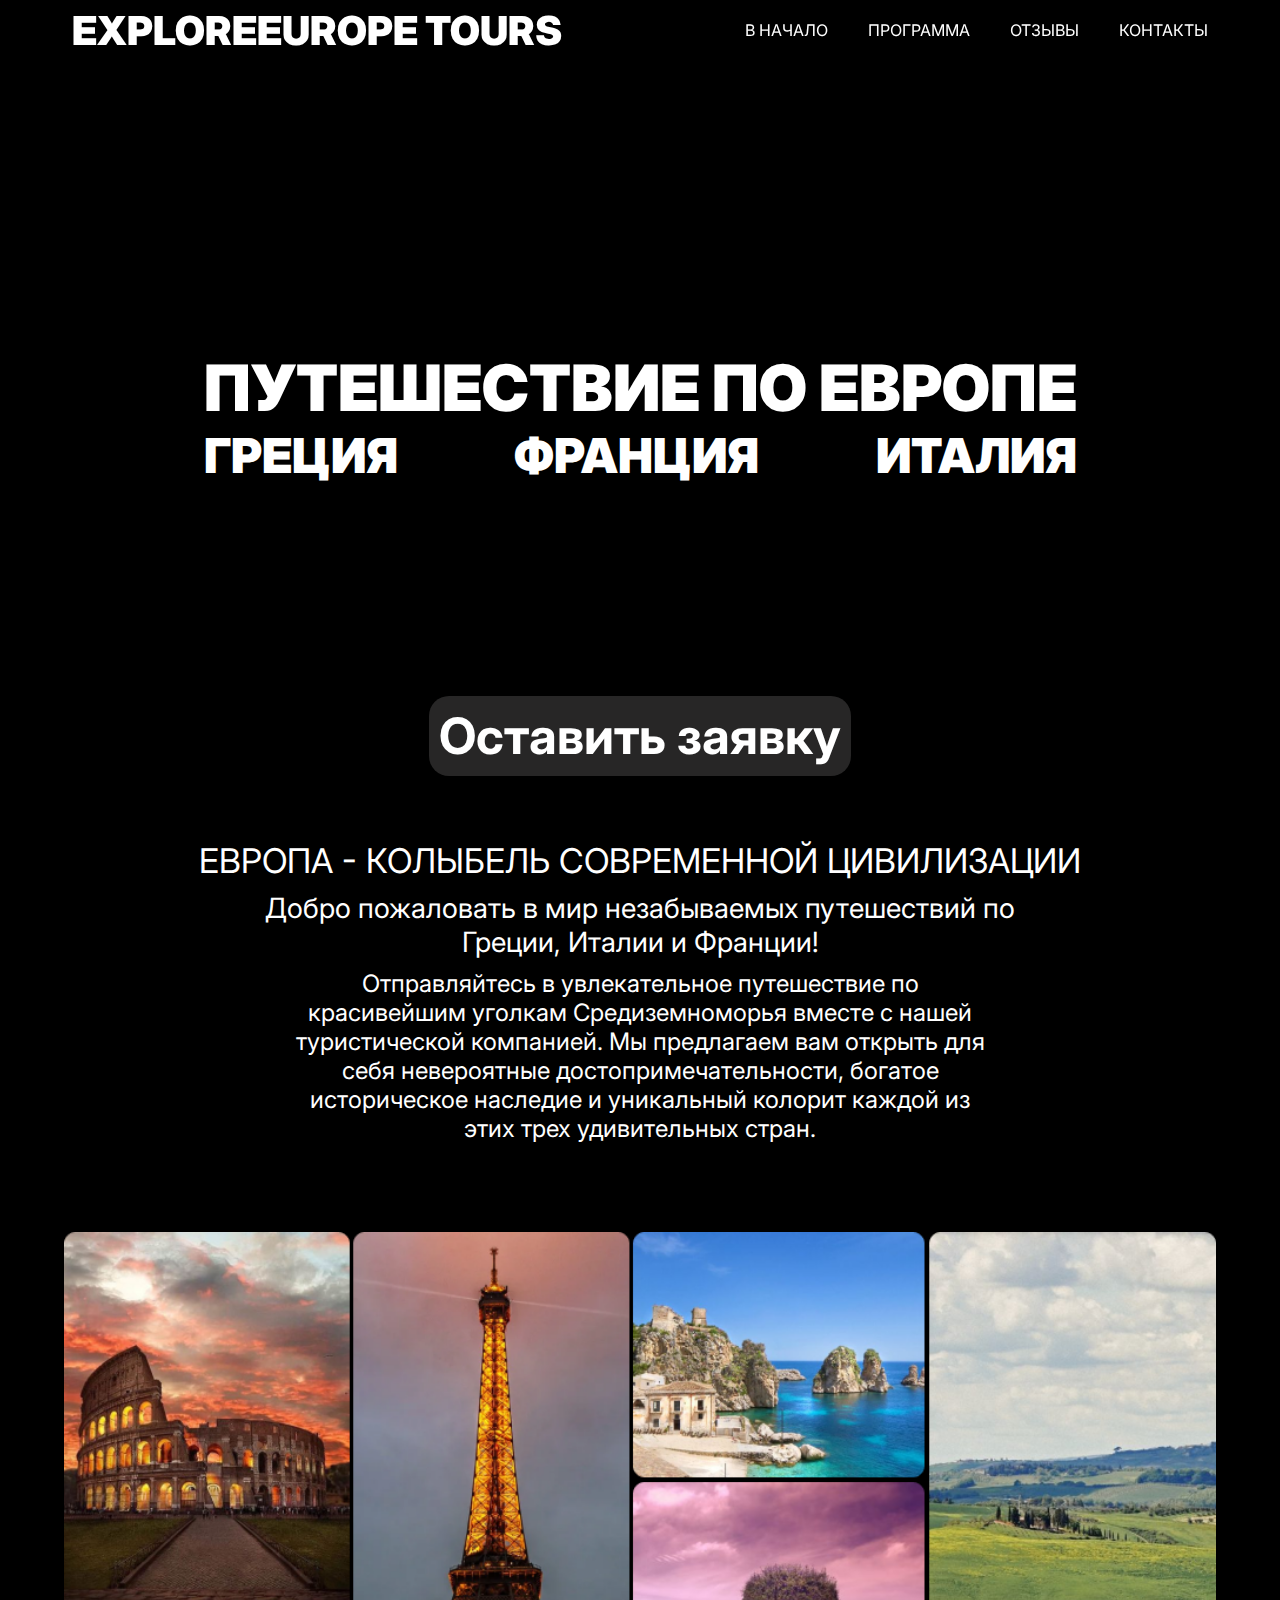
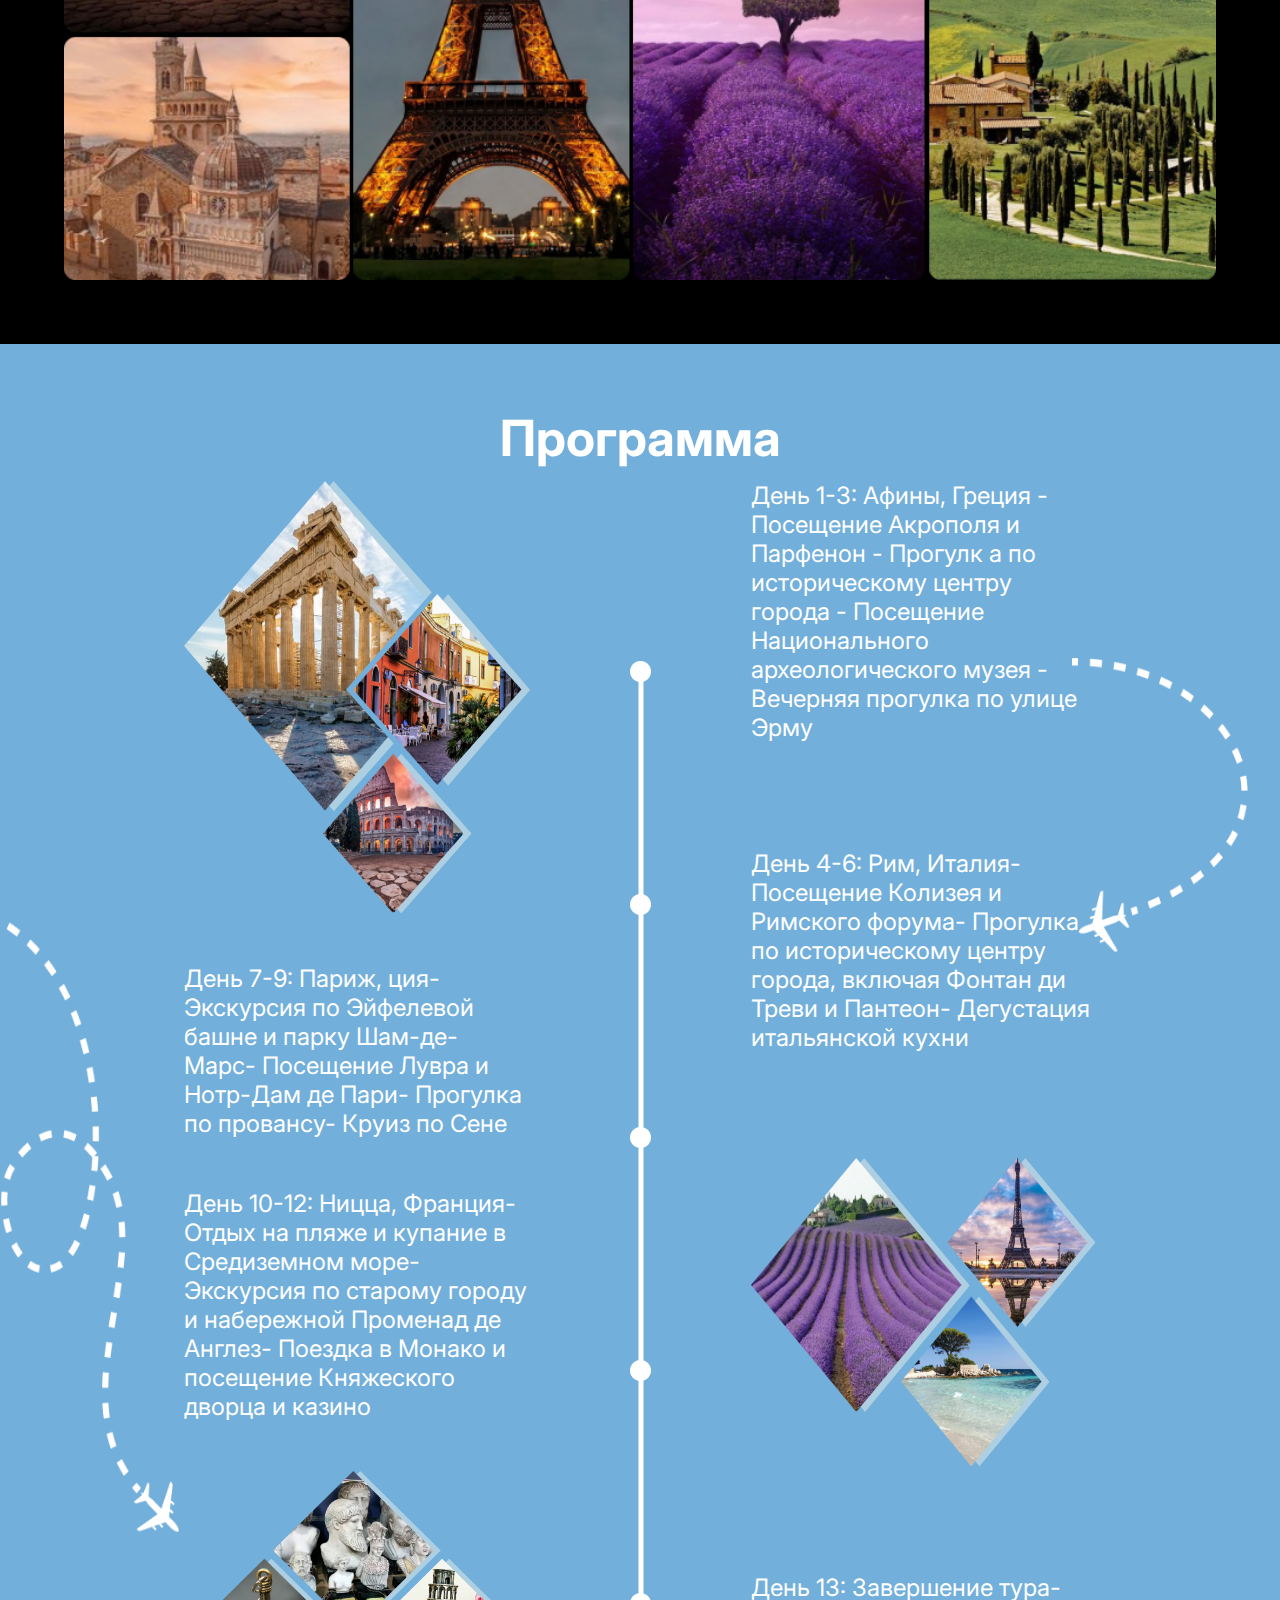
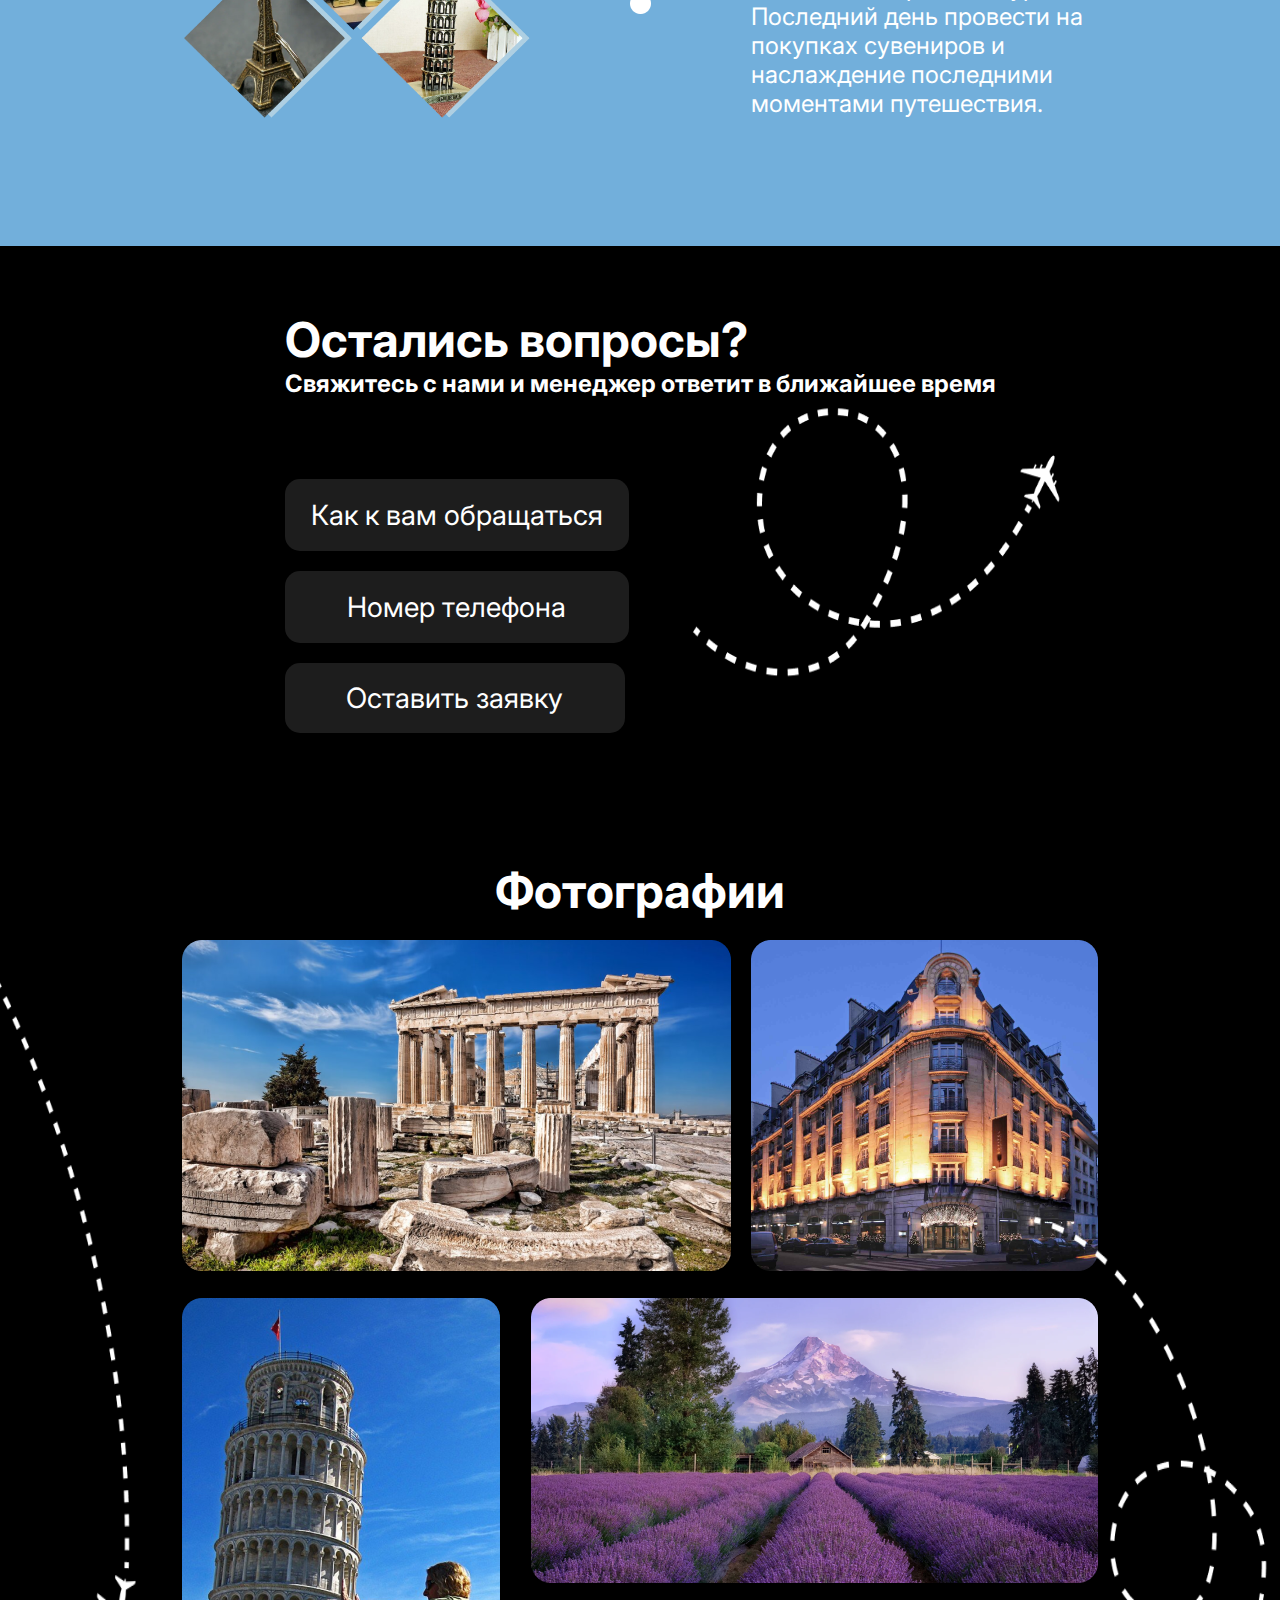
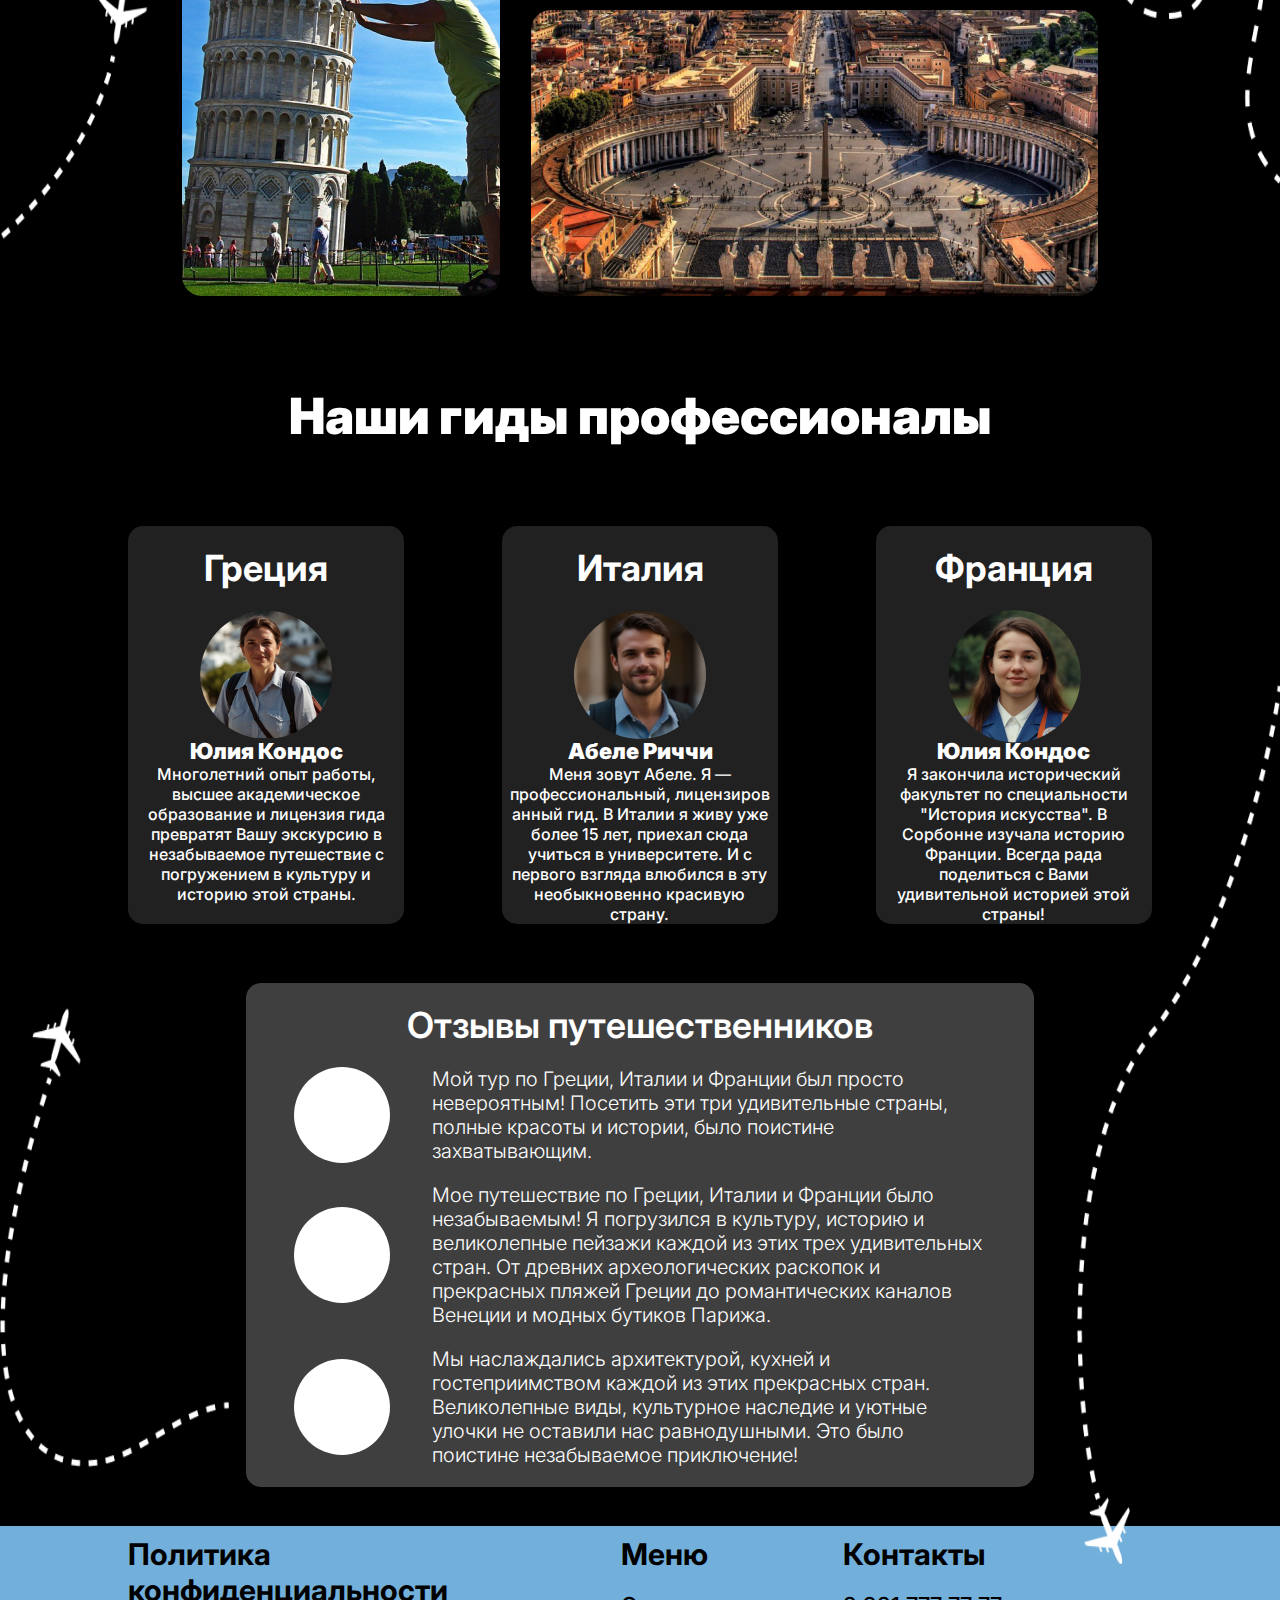
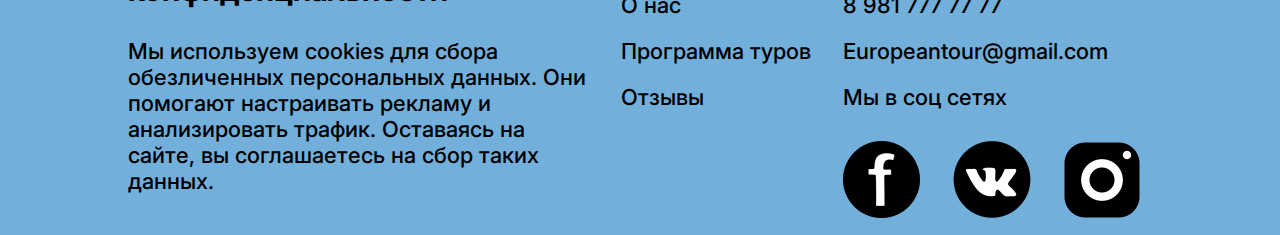
==== commit bbf7c266: "fals" ====
--- a/travel/index.html
+++ b/travel/index.html
@@ -54,29 +54,29 @@
         </div>
         <img class="block2" src="./image/Group21plitka.png" alt="tyt Photo">
         <div class="block3" id="block3">
-            <img class="fly" src="/image/Group63fly.png" alt="tyt Photo">
+            <img class="fly" src="./image/Group63fly.png" alt="tyt Photo">
             <div class="program">Программа</div>
             <div class="program2">
                 <div class="bloc1left">
-                    <img class="imgromb1" src="/image/Group35rombic.png" alt="tyt Photo">
+                    <img class="imgromb1" src="./image/Group35rombic.png" alt="tyt Photo">
                     <p> День 7-9: Париж, ция- Экскурсия по Эйфелевой башне и парку Шам-де-Марс- Посещение Лувра и Нотр-Дам де Пари- Прогулка по провансу- Круиз по Сене</p>
                     <p>День 10-12: Ницца, Франция- Отдых на пляже и купание в Средиземном море- Экскурсия по старому городу и набережной Променад де Англез- Поездка в Монако и посещение Княжеского дворца и казино</p>
-                    <img class="imgromb3" src="/image/Group42rombic3.png" alt="tyt Photo">
+                    <img class="imgromb3" src="./image/Group42rombic3.png" alt="tyt Photo">
                 </div>
                 <div class="bloc1center">
-                    <img src="/image/Group62stolb.png" alt="tyt Photo">
+                    <img src="./image/Group62stolb.png" alt="tyt Photo">
                 </div>
                 <div class="bloc1rite">
                     <p>День 1-3: Афины, Греция
                         - Посещение Акрополя и Парфенон - Прогулк а по историческому центру города - Посещение Национального археологического музея - Вечерняя прогулка по улице Эрму</p>
                     <p>День 4-6: Рим, Италия- Посещение Колизея и Римского форума- Прогулка по историческому центру города, включая Фонтан ди Треви и Пантеон- Дегустация итальянской кухни</p>
-                    <img src="/image/Group36rombic2.png" alt="tyt Photo">
+                    <img src="./image/Group36rombic2.png" alt="tyt Photo">
                     <p>День 13: Завершение тура- Последний день провести на покупках сувениров и наслаждение последними моментами путешествия.</p>
                 </div>
             </div>
         </div>
         <div class="block4">
-            <img class="fly2" src="/image/Group63fly2.png" alt="fly">
+            <img class="fly2" src="./image/Group63fly2.png" alt="fly">
             <div>
                 <div class="vopr" id="button21">
                     Остались вопросы?
@@ -90,20 +90,20 @@
             </div>
         </div>
         <div class="block5">
-            <img class="fly3" src="/image/Group64fly3.png" alt="tyt Photo">
+            <img class="fly3" src="./image/Group64fly3.png" alt="tyt Photo">
             <div class="photo">
                 <p>Фотографии</p>
-                <img src="/image/Group45photo.png" alt="tyt Photo">
+                <img src="./image/Group45photo.png" alt="tyt Photo">
             </div>
         </div>
         <div class="slider-container">
-            <button class="prev-button" aria-label="Посмотреть предыдущий слайд"><img src="/image/Group57left.png" alt="tyt Photo"></button>
+            <button class="prev-button" aria-label="Посмотреть предыдущий слайд"><img src="./image/Group57left.png" alt="tyt Photo"></button>
             <div class="slider">
-                <img src="/image/sliderEFEL.png"  alt="tyt Photo">
-                <img src="/image/sliderPROV.png"  alt="tyt Photo">
-                <img src="/image/sliderKOLE.png"  alt="tyt Photo">
-            </div>
-            <button class="next-button" aria-label="Посмотреть следующий слайд"><img src="/image/Group67rite.png" alt="tyt Photo"></button>
+                <img src="./image/sliderEFEL.png"  alt="tyt Photo">
+                <img src="./image/sliderPROV.png"  alt="tyt Photo">
+                <img src="./image/sliderKOLE.png"  alt="tyt Photo">
+            </div>
+            <button class="next-button" aria-label="Посмотреть следующий слайд"><img src="./image/Group67rite.png" alt="tyt Photo"></button>
         </div>
         <div class="block6">
             <div class="block61">
@@ -113,7 +113,7 @@
                         <div class="country">Греция</div>
                         <div class="blck6122">
                             <div class="block61222">
-                                <div class="image"><img src="/image/Maskgroupgreci.png" alt="tyt Photo"></div>
+                                <div class="image"><img src="./image/Maskgroupgreci.png" alt="tyt Photo"></div>
                                 <div class="firstname">Юлия Кондос</div>
                             </div>
                             <div class="opisanie">Многолетний опыт работы, высшее академическое образование и 
@@ -125,7 +125,7 @@
                         <div class="country">Италия</div>
                         <div class="blck6122">
                             <div class="block61222">
-                                <div class="image"><img src="/image/Maskgroupital.png"  alt="tyt Photo"></div>
+                                <div class="image"><img src="./image/Maskgroupital.png"  alt="tyt Photo"></div>
                                 <div class="firstname">Абеле Риччи</div>
                             </div>
                             <div class="opisanie">Меня зовут Абеле. Я — профессиональный, лицензиров анный гид. 
@@ -137,7 +137,7 @@
                         <div class="country">Франция</div>
                         <div class="blck6122">
                             <div class="block61222">
-                                <div class="image"><img src="/image/Maskgroupfrans.png" alt="tyt Photo"></div>
+                                <div class="image"><img src="./image/Maskgroupfrans.png" alt="tyt Photo"></div>
                                 <div class="firstname">Юлия Кондос</div>
                             </div>
                             <div class="opisanie">Я закончила исторический факультет по специальности "История 
@@ -151,7 +151,7 @@
             </div>
         </div>
         <div class="block7" id="block7">
-            <img class="fly4" src="/image/Group47fly4.png" alt="tyt Photo">
+            <img class="fly4" src="./image/Group47fly4.png" alt="tyt Photo">
             <div class="otziv">
                 <div class="otziv_name">Отзывы путешественников</div>
                 <div class="otziv_text">
@@ -195,7 +195,7 @@
                     <p>8 981 777 77 77</p>
                     <p>Europeantour@gmail.com  </p>
                     <p>Мы в соц сетях</p>
-                    <div><img class="foto_futer" src="/image/Group66facebook.png"  alt="tyt Photo"></div>
+                    <div><img class="foto_futer" src="./image/Group66facebook.png"  alt="tyt Photo"></div>
                 </div>
             </div>
         </div>
